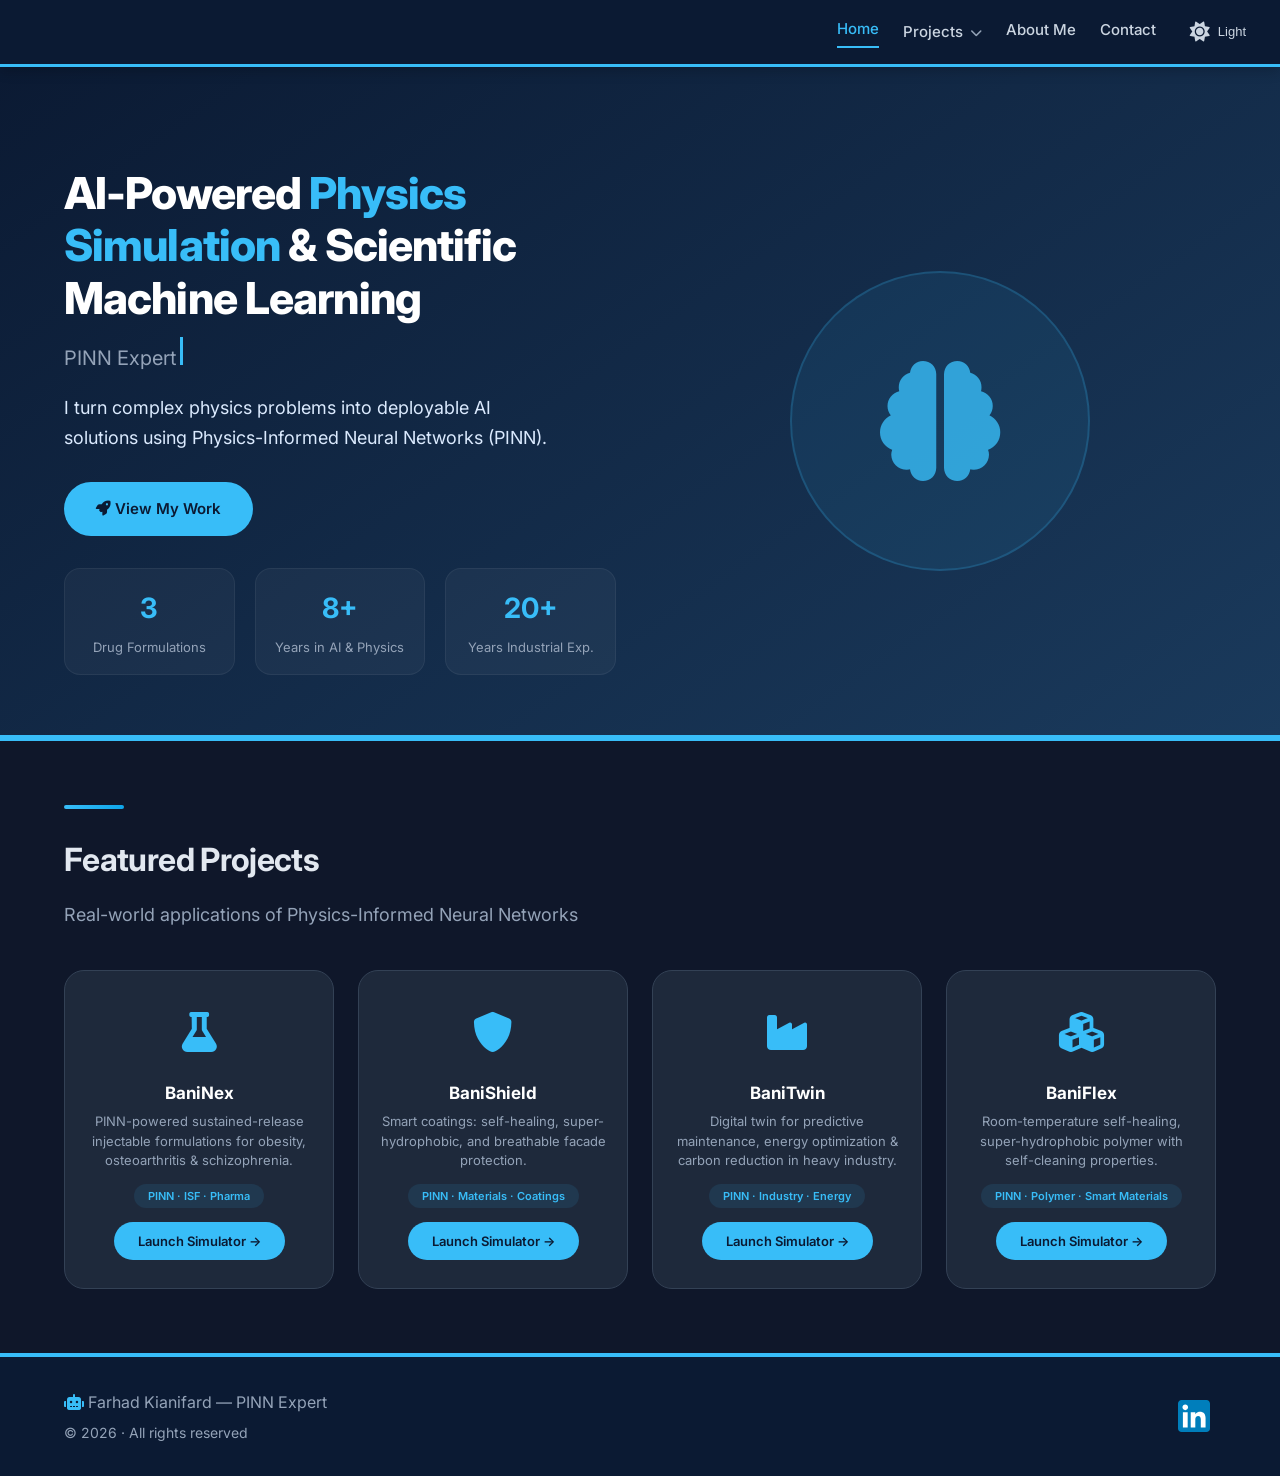
==== index.html @ 041aaa6b "Add files via upload" ====
<!DOCTYPE html>
<html lang="en">
<head>
    <meta charset="UTF-8" />
    <meta name="viewport" content="width=device-width, initial-scale=1.0" />
    <title>Farhad Kianifard — PINN Expert</title>
    <link rel="preconnect" href="https://fonts.googleapis.com">
    <link rel="preconnect" href="https://fonts.gstatic.com" crossorigin>
    <link href="https://fonts.googleapis.com/css2?family=Inter:opsz,wght@14..32,400;14..32,500;14..32,600;14..32,700;14..32,800&display=swap" rel="stylesheet">
    <link rel="stylesheet" href="https://cdnjs.cloudflare.com/ajax/libs/font-awesome/6.0.0-beta3/css/all.min.css">
    <link rel="stylesheet" href="css/dark-mode.css" />
    <style>
        /* ===== RESET & BASE ===== */
        * { margin: 0; padding: 0; box-sizing: border-box; }
        body { font-family: 'Inter', sans-serif; background: #0f172a; color: #e2e8f0; line-height: 1.7; transition: background 0.3s, color 0.3s; }
        .container { max-width: 1200px; margin: 0 auto; padding: 0 24px; }

        /* ===== NAVBAR ===== */
        .navbar {
            background: #0b1a33;
            padding: 16px 24px;
            display: flex;
            justify-content: flex-end;
            align-items: center;
            flex-wrap: wrap;
            gap: 16px;
            border-bottom: 3px solid #38bdf8;
            position: sticky;
            top: 0;
            left: 0;
            width: 100%;
            z-index: 1000;
            box-shadow: 0 4px 12px rgba(0,0,0,0.2);
            transition: background 0.3s, border-color 0.3s;
        }
        .nav-links {
            display: flex;
            gap: 24px;
            flex-wrap: wrap;
            align-items: center;
        }
        .nav-links > a {
            color: #cbd5e1;
            text-decoration: none;
            font-size: 15px;
            font-weight: 500;
            transition: 0.2s;
            padding-bottom: 4px;
        }
        .nav-links > a:hover {
            color: #38bdf8;
        }
        .nav-links > a.active {
            color: #38bdf8;
            border-bottom: 2px solid #38bdf8;
        }

        /* ===== منوی کشویی ===== */
        .dropdown {
            position: relative;
            display: inline-block;
        }
        .dropdown > a {
            color: #cbd5e1;
            text-decoration: none;
            font-size: 15px;
            font-weight: 500;
            transition: 0.2s;
            padding-bottom: 4px;
            cursor: pointer;
        }
        .dropdown > a:hover {
            color: #38bdf8;
        }
        .dropdown > a i {
            font-size: 12px;
            margin-left: 4px;
            color: #94a3b8;
        }
        .dropdown-content {
            display: block;
            opacity: 0;
            visibility: hidden;
            position: absolute;
            top: 100%;
            left: 0;
            background: #0b1a33;
            min-width: 240px;
            border: 1px solid #334155;
            border-radius: 12px;
            padding: 8px 0;
            box-shadow: 0 12px 30px rgba(0,0,0,0.4);
            z-index: 1001;
            margin-top: 8px;
            transition: opacity 0.25s ease, visibility 0.25s ease, transform 0.25s ease;
            transform: translateY(-6px);
        }
        .dropdown:hover .dropdown-content {
            opacity: 1;
            visibility: visible;
            transform: translateY(0);
        }
        .dropdown-content a {
            color: #cbd5e1 !important;
            padding: 10px 20px !important;
            display: block !important;
            text-decoration: none !important;
            font-size: 14px !important;
            border-bottom: none !important;
            transition: 0.2s;
        }
        .dropdown-content a:hover {
            background: rgba(56, 189, 248, 0.08);
            color: #38bdf8 !important;
        }
        .dropdown-content a i {
            width: 24px;
            color: #38bdf8;
            margin-right: 8px;
        }
        .dropdown:hover > a i {
            transform: rotate(180deg);
        }

        .theme-toggle {
            background: none;
            border: none;
            color: #cbd5e1;
            font-size: 20px;
            cursor: pointer;
            padding: 4px 10px;
            border-radius: 30px;
            transition: 0.3s;
            display: inline-flex;
            align-items: center;
            gap: 8px;
        }
        .theme-toggle:hover {
            color: #38bdf8;
            background: rgba(255,255,255,0.05);
        }
        .theme-toggle i { font-size: 20px; }
        .theme-toggle .label { font-size: 13px; font-weight: 500; }
        @media (max-width: 768px) { .theme-toggle .label { display: none; } }

        /* ===== HERO ===== */
        .hero {
            background: linear-gradient(145deg, #0b1a33 0%, #1a3a5c 100%);
            color: #fff;
            padding: 100px 0 60px;
            border-bottom: 6px solid #38bdf8;
        }
        .hero-grid {
            display: grid;
            grid-template-columns: 1fr 1fr;
            gap: 48px;
            align-items: center;
        }
        .hero h1 {
            font-size: 44px;
            font-weight: 800;
            letter-spacing: -0.02em;
            line-height: 1.2;
        }
        .hero h1 span { color: #38bdf8; }
        .hero .typing-wrapper {
            font-size: 20px;
            color: #94a3b8;
            margin-top: 12px;
            min-height: 40px;
        }
        .hero .typing-wrapper .cursor {
            display: inline-block;
            width: 3px;
            height: 28px;
            background: #38bdf8;
            margin-left: 4px;
            animation: blink 0.8s step-end infinite;
        }
        @keyframes blink {
            0%, 100% { opacity: 1; }
            50% { opacity: 0; }
        }
        .hero p {
            font-size: 18px;
            color: #dbeafe;
            margin: 16px 0 28px;
            max-width: 500px;
        }
        .btn {
            display: inline-block;
            padding: 14px 32px;
            border-radius: 40px;
            font-weight: 600;
            font-size: 15px;
            text-decoration: none;
            transition: 0.2s;
            border: none;
            cursor: pointer;
        }
        .btn-primary {
            background: #38bdf8;
            color: #0b1a33;
        }
        .btn-primary:hover {
            background: #7dd3fc;
            transform: scale(1.02);
        }

        .hero-stats {
            display: grid;
            grid-template-columns: repeat(3, 1fr);
            gap: 20px;
            margin-top: 32px;
        }
        .hero-stats .stat {
            text-align: center;
            padding: 16px;
            background: rgba(255,255,255,0.04);
            border-radius: 16px;
            border: 1px solid rgba(255,255,255,0.06);
        }
        .hero-stats .stat .number {
            font-size: 28px;
            font-weight: 700;
            color: #38bdf8;
        }
        .hero-stats .stat .label {
            font-size: 13px;
            color: #94a3b8;
            margin-top: 4px;
        }

        /* ===== SECTION ===== */
        .section { padding: 64px 0; }
        .section-title {
            font-size: 32px;
            font-weight: 700;
            letter-spacing: -0.02em;
            margin-bottom: 12px;
        }
        .section-sub {
            color: #94a3b8;
            font-size: 18px;
            margin-bottom: 40px;
        }
        .section-divider {
            width: 60px;
            height: 4px;
            background: linear-gradient(90deg, #38bdf8, #0ea5e9);
            border-radius: 4px;
            margin-bottom: 24px;
        }

        /* ===== PROJECTS GRID ===== */
        .projects-grid {
            display: grid;
            grid-template-columns: repeat(4, 1fr);
            gap: 24px;
            margin-top: 16px;
        }
        .project-card {
            background: #1e293b;
            border-radius: 20px;
            padding: 28px 20px;
            border: 1px solid #334155;
            transition: 0.25s ease;
            text-decoration: none;
            color: inherit;
            display: block;
            text-align: center;
        }
        .project-card:hover {
            transform: translateY(-8px);
            border-color: #38bdf8;
            box-shadow: 0 12px 30px rgba(0,0,0,0.3);
        }
        .project-card .icon {
            font-size: 40px;
            color: #38bdf8;
            margin-bottom: 12px;
            display: block;
        }
        .project-card h4 {
            font-size: 17px;
            font-weight: 700;
            color: #fff;
            margin-bottom: 4px;
        }
        .project-card p {
            color: #94a3b8;
            font-size: 13px;
            line-height: 1.5;
            margin-bottom: 10px;
        }
        .project-card .tag {
            display: inline-block;
            font-size: 11px;
            font-weight: 600;
            color: #38bdf8;
            background: rgba(56, 189, 248, 0.1);
            padding: 3px 14px;
            border-radius: 20px;
        }
        .project-card .launch-btn {
            display: inline-block;
            margin-top: 14px;
            padding: 8px 24px;
            background: #38bdf8;
            color: #0b1a33;
            border-radius: 30px;
            font-size: 13px;
            font-weight: 600;
            text-decoration: none;
            transition: 0.2s;
        }
        .project-card .launch-btn:hover {
            background: #7dd3fc;
            transform: scale(1.03);
        }

        /* ===== FOOTER ===== */
        .footer {
            background: #0b1a33;
            color: #94a3b8;
            padding: 32px 0;
            border-top: 4px solid #38bdf8;
        }
        .footer-container {
            display: flex;
            justify-content: space-between;
            align-items: center;
            flex-wrap: wrap;
            gap: 16px;
        }
        .footer a { color: #38bdf8; text-decoration: none; }
        .footer .linkedin-footer-link {
            display: inline-flex;
            align-items: center;
            padding: 6px;
            border-radius: 8px;
            transition: background-color 0.2s ease, transform 0.2s ease;
            line-height: 0;
        }
        .footer .linkedin-footer-link:hover {
            background-color: rgba(255, 255, 255, 0.08);
            transform: scale(1.05);
        }
        .footer .linkedin-footer-icon {
            width: 32px;
            height: 32px;
            display: block;
        }

        /* ===== RESPONSIVE ===== */
        @media (max-width: 1024px) {
            .projects-grid { grid-template-columns: repeat(2, 1fr); }
        }
        @media (max-width: 768px) {
            .navbar { flex-direction: column; align-items: flex-end; }
            .hero-grid { grid-template-columns: 1fr; gap: 32px; }
            .hero h1 { font-size: 30px; }
            .hero-stats { grid-template-columns: repeat(3, 1fr); gap: 12px; }
            .hero-stats .stat { padding: 12px; }
            .hero-stats .stat .number { font-size: 22px; }
            .section-title { font-size: 26px; }
            .projects-grid { grid-template-columns: 1fr; max-width: 400px; margin-left: auto; margin-right: auto; }
            .footer-container { flex-direction: column; text-align: center; }
            .dropdown-content {
                position: static;
                background: transparent;
                border: none;
                box-shadow: none;
                padding: 8px 0 0 16px;
                margin-top: 0;
                opacity: 1 !important;
                visibility: visible !important;
                transform: none !important;
            }
            .dropdown-content a {
                padding: 6px 16px !important;
                font-size: 14px !important;
            }
            .dropdown:hover .dropdown-content {
                transform: none !important;
            }
            .dropdown > a i {
                display: none;
            }
        }
        @media (max-width: 480px) {
            .hero h1 { font-size: 24px; }
            .hero .btn { text-align: center; }
            .hero-stats { grid-template-columns: 1fr 1fr; }
        }
    </style>
</head>
<body>

<!-- ===== NAVBAR ===== -->
<nav class="navbar">
    <div class="nav-links">
        <a href="index.html" class="active">Home</a>
        <div class="dropdown">
            <a href="#" onclick="event.preventDefault();">
                Projects <i class="fas fa-chevron-down"></i>
            </a>
            <div class="dropdown-content">
                <a href="projects/baninex/index.html"><i class="fas fa-flask"></i> BaniNex — Drug Formulation</a>
                <a href="projects/banishield/index.html"><i class="fas fa-shield-alt"></i> BaniShield — Smart Coatings</a>
                <a href="projects/banitwin/index.html"><i class="fas fa-industry"></i> BaniTwin — Digital Twin</a>
                <a href="projects/baniflex/index.html"><i class="fas fa-cubes"></i> BaniFlex — Smart Polymers</a>
            </div>
        </div>
        <a href="about.html">About Me</a>
        <a href="contact.html">Contact</a>
        <button id="themeToggle" class="theme-toggle" aria-label="Toggle dark mode">
            <i class="fas fa-sun"></i>
            <span class="label">Light</span>
        </button>
    </div>
</nav>

<!-- ===== HERO ===== -->
<header class="hero">
    <div class="container">
        <div class="hero-grid">
            <div>
                <h1>AI-Powered <span>Physics Simulation</span> & Scientific Machine Learning</h1>
                <div class="typing-wrapper">
                    <span id="typed-text"></span><span class="cursor"></span>
                </div>
                <p>I turn complex physics problems into deployable AI solutions using Physics-Informed Neural Networks (PINN).</p>
                <div>
                    <a href="#projects" class="btn btn-primary"><i class="fas fa-rocket"></i> View My Work</a>
                </div>
                <div class="hero-stats">
                    <div class="stat">
                        <div class="number">3</div>
                        <div class="label">Drug Formulations</div>
                    </div>
                    <div class="stat">
                        <div class="number">8+</div>
                        <div class="label">Years in AI & Physics</div>
                    </div>
                    <div class="stat">
                        <div class="number">20+</div>
                        <div class="label">Years Industrial Exp.</div>
                    </div>
                </div>
            </div>
            <div style="display:flex; justify-content:center; align-items:center;">
                <div style="background:rgba(56,189,248,0.08); border-radius:50%; width:300px; height:300px; display:flex; align-items:center; justify-content:center; border:2px solid rgba(56,189,248,0.2);">
                    <i class="fas fa-brain" style="font-size:120px; color:#38bdf8; opacity:0.8;"></i>
                </div>
            </div>
        </div>
    </div>
</header>

<!-- ===== PROJECTS ===== -->
<section class="section" id="projects">
    <div class="container">
        <div class="section-divider"></div>
        <h2 class="section-title">Featured Projects</h2>
        <p class="section-sub">Real-world applications of Physics-Informed Neural Networks</p>
        <div class="projects-grid">

            <!-- Project 1: BaniNex -->
            <a href="projects/baninex/index.html" class="project-card">
                <span class="icon"><i class="fas fa-flask"></i></span>
                <h4>BaniNex</h4>
                <p>PINN-powered sustained-release injectable formulations for obesity, osteoarthritis &amp; schizophrenia.</p>
                <span class="tag">PINN · ISF · Pharma</span>
                <span class="launch-btn">Launch Simulator →</span>
            </a>

            <!-- Project 2: BaniShield -->
            <a href="projects/banishield/index.html" class="project-card">
                <span class="icon"><i class="fas fa-shield-alt"></i></span>
                <h4>BaniShield</h4>
                <p>Smart coatings: self-healing, super-hydrophobic, and breathable facade protection.</p>
                <span class="tag">PINN · Materials · Coatings</span>
                <span class="launch-btn">Launch Simulator →</span>
            </a>

            <!-- Project 3: BaniTwin -->
            <a href="projects/banitwin/index.html" class="project-card">
                <span class="icon"><i class="fas fa-industry"></i></span>
                <h4>BaniTwin</h4>
                <p>Digital twin for predictive maintenance, energy optimization &amp; carbon reduction in heavy industry.</p>
                <span class="tag">PINN · Industry · Energy</span>
                <span class="launch-btn">Launch Simulator →</span>
            </a>

            <!-- Project 4: BaniFlex -->
            <a href="projects/baniflex/index.html" class="project-card">
                <span class="icon"><i class="fas fa-cubes"></i></span>
                <h4>BaniFlex</h4>
                <p>Room-temperature self-healing, super-hydrophobic polymer with self-cleaning properties.</p>
                <span class="tag">PINN · Polymer · Smart Materials</span>
                <span class="launch-btn">Launch Simulator →</span>
            </a>

        </div>
    </div>
</section>

<!-- ===== FOOTER ===== -->
<footer class="footer">
    <div class="container footer-container">
        <div>
            <p><i class="fas fa-robot" style="color:#38bdf8;"></i> Farhad Kianifard — PINN Expert</p>
            <p style="font-size:14px; margin-top:4px;">© 2026 · All rights reserved</p>
        </div>
        <div>
            <a href="https://www.linkedin.com/in/f-kiani/" target="_blank" rel="noopener noreferrer" class="linkedin-footer-link" aria-label="LinkedIn">
                <img src="images/LinkedIn_icon.svg" alt="LinkedIn" class="linkedin-footer-icon" />
            </a>
        </div>
    </div>
</footer>

<script>
    // ============================================
    // DARK MODE TOGGLE
    // ============================================
    (function() {
        const toggleBtn = document.getElementById('themeToggle');
        if (!toggleBtn) return;
        const icon = toggleBtn.querySelector('i');
        const label = toggleBtn.querySelector('.label');

        const savedTheme = localStorage.getItem('theme');
        if (savedTheme === 'light') {
            document.body.classList.remove('dark-mode');
            icon.className = 'fas fa-moon';
            if (label) label.textContent = 'Dark';
        } else {
            document.body.classList.add('dark-mode');
            icon.className = 'fas fa-sun';
            if (label) label.textContent = 'Light';
            localStorage.setItem('theme', 'dark');
        }

        toggleBtn.addEventListener('click', function() {
            const isDark = document.body.classList.toggle('dark-mode');
            if (isDark) {
                icon.className = 'fas fa-sun';
                if (label) label.textContent = 'Light';
                localStorage.setItem('theme', 'dark');
            } else {
                icon.className = 'fas fa-moon';
                if (label) label.textContent = 'Dark';
                localStorage.setItem('theme', 'light');
            }
        });
    })();

    // ============================================
    // TYPING EFFECT
    // ============================================
    (function() {
        const texts = [
            'PINN Expert',
            'Scientific Machine Learning Engineer',
            'AI-Powered R&D Consultant',
            'Smart Materials & Drug Formulation'
        ];
        let index = 0;
        let charIndex = 0;
        let isDeleting = false;
        const typedElement = document.getElementById('typed-text');

        function typeEffect() {
            const currentText = texts[index];
            if (isDeleting) {
                typedElement.textContent = currentText.substring(0, charIndex - 1);
                charIndex--;
                if (charIndex === 0) {
                    isDeleting = false;
                    index = (index + 1) % texts.length;
                    setTimeout(typeEffect, 500);
                    return;
                }
                setTimeout(typeEffect, 50);
            } else {
                typedElement.textContent = currentText.substring(0, charIndex + 1);
                charIndex++;
                if (charIndex === currentText.length) {
                    isDeleting = true;
                    setTimeout(typeEffect, 2000);
                    return;
                }
                setTimeout(typeEffect, 80);
            }
        }

        typeEffect();
    })();
</script>

</body>
</html>
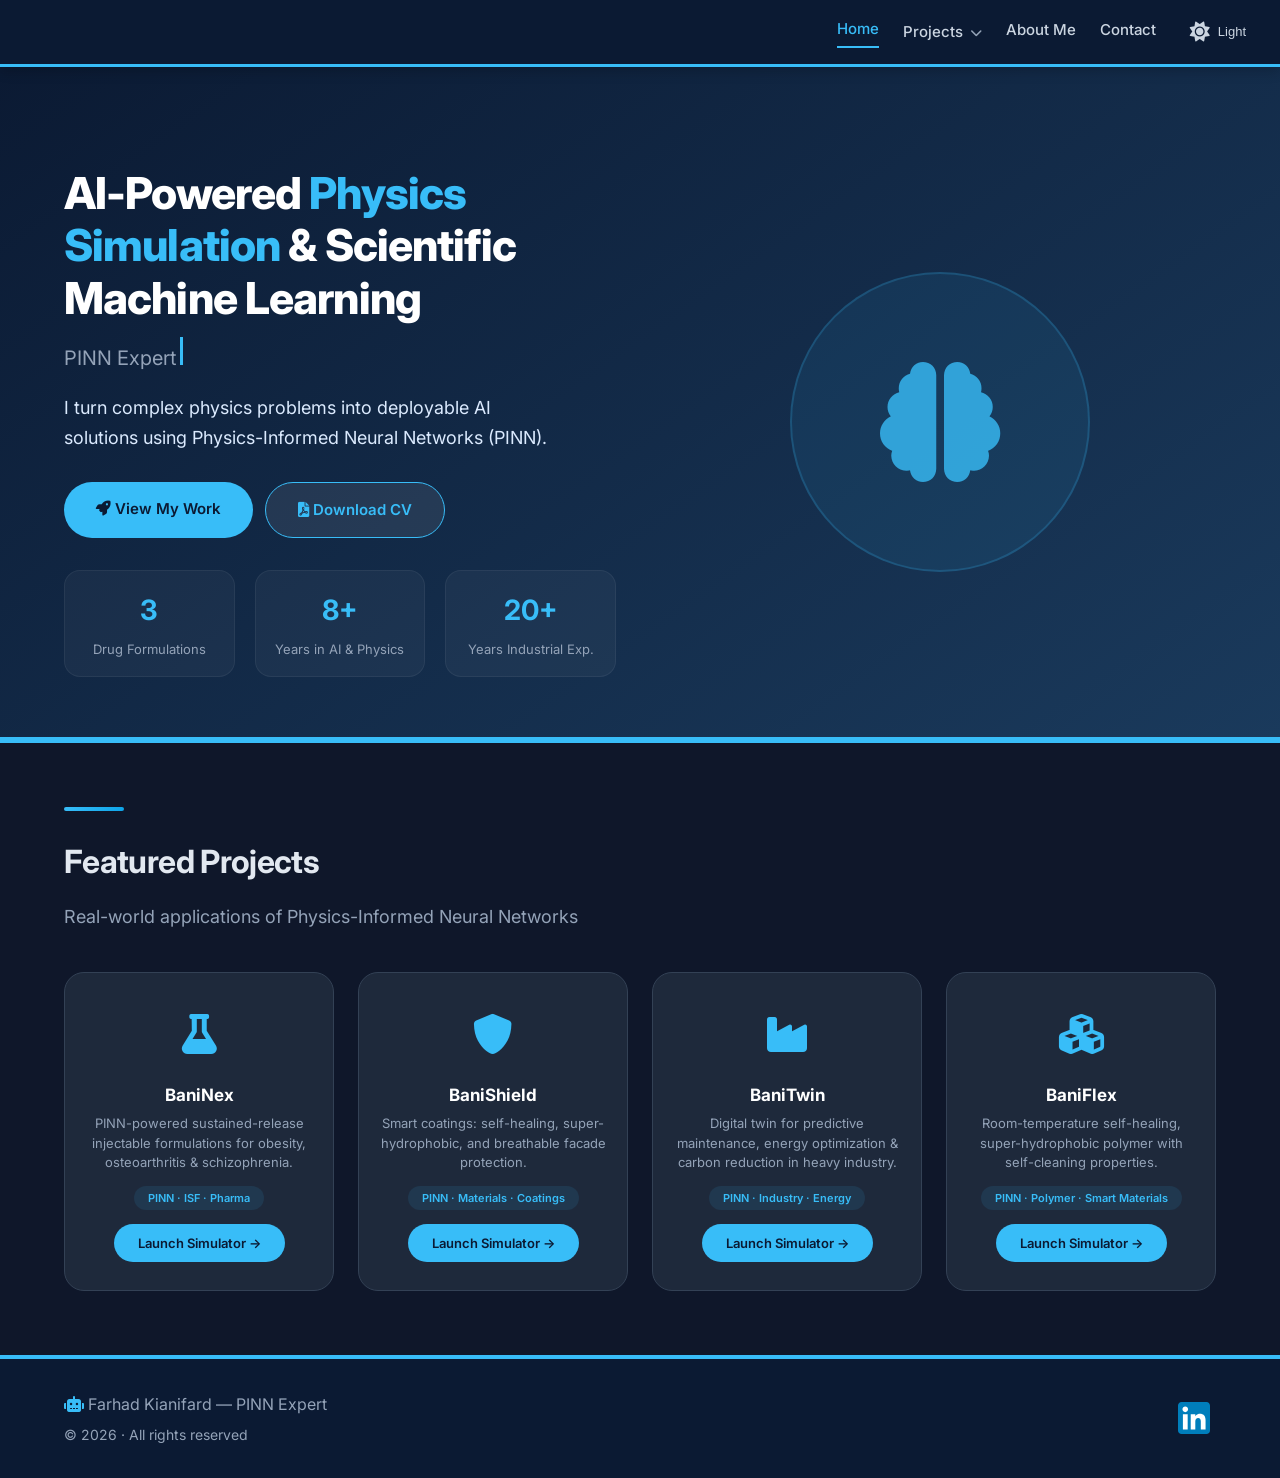
==== commit 8bcc9c4c: "Update index.html" ====
--- a/index.html
+++ b/index.html
@@ -204,6 +204,17 @@
         }
         .btn-primary:hover {
             background: #7dd3fc;
+            transform: scale(1.02);
+        }
+        .btn-secondary {
+            background: rgba(255, 255, 255, 0.08);
+            color: #38bdf8;
+            border: 1px solid #38bdf8;
+        }
+        .btn-secondary:hover {
+            background: #38bdf8;
+            color: #0b1a33;
+            border-color: #38bdf8;
             transform: scale(1.02);
         }
 
@@ -431,8 +442,9 @@
                     <span id="typed-text"></span><span class="cursor"></span>
                 </div>
                 <p>I turn complex physics problems into deployable AI solutions using Physics-Informed Neural Networks (PINN).</p>
-                <div>
+                <div style="display: flex; gap: 12px; flex-wrap: wrap;">
                     <a href="#projects" class="btn btn-primary"><i class="fas fa-rocket"></i> View My Work</a>
+                    <a href="CV/Farhad_Kianifard_CV.pdf" target="_blank" class="btn btn-secondary"><i class="fas fa-file-pdf"></i> Download CV</a>
                 </div>
                 <div class="hero-stats">
                     <div class="stat">
@@ -601,4 +613,4 @@
 </script>
 
 </body>
-</html>+</html>
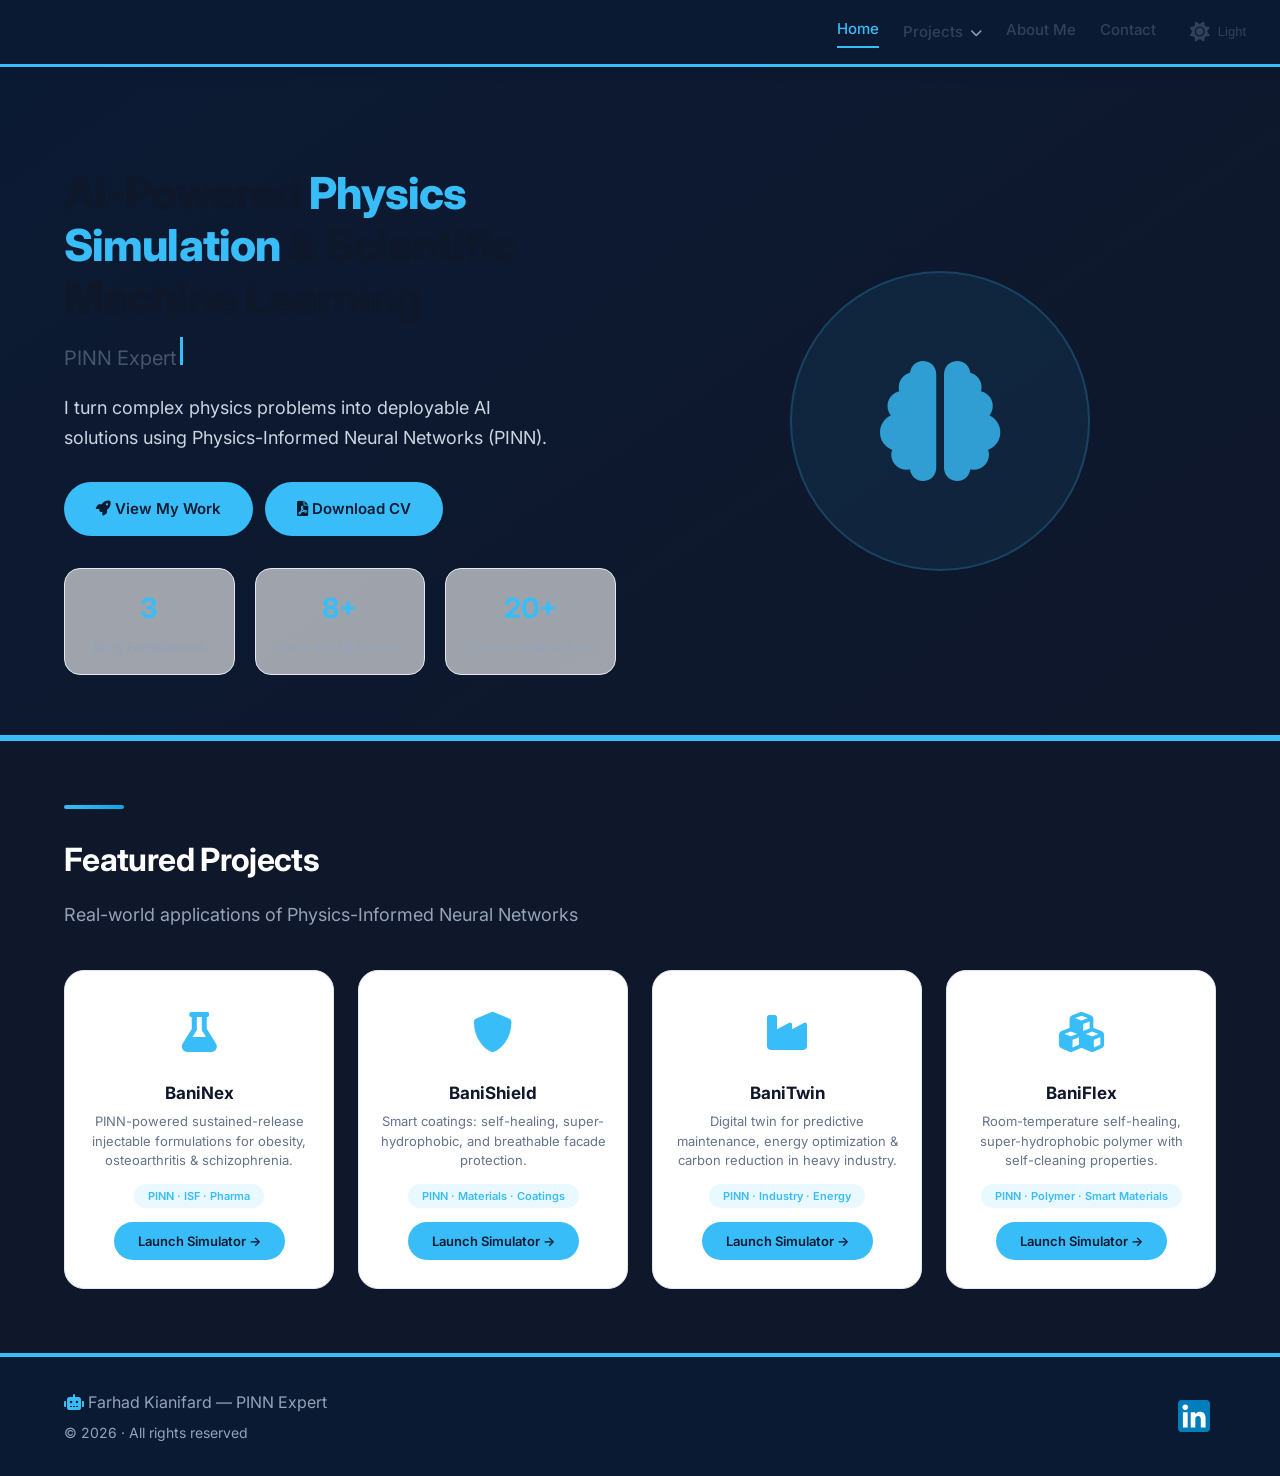
==== commit 85a877de: "Update index.html" ====
--- a/index.html
+++ b/index.html
@@ -12,12 +12,13 @@
     <style>
         /* ===== RESET & BASE ===== */
         * { margin: 0; padding: 0; box-sizing: border-box; }
-        body { font-family: 'Inter', sans-serif; background: #0f172a; color: #e2e8f0; line-height: 1.7; transition: background 0.3s, color 0.3s; }
+        /* تنظیم پس‌زمینه روشن به عنوان پیش‌فرض، تا فایل dark-mode.css بتواند آن را تغییر دهد */
+        body { font-family: 'Inter', sans-serif; background: #f8fafc; color: #0f172a; line-height: 1.7; transition: background 0.3s, color 0.3s; }
         .container { max-width: 1200px; margin: 0 auto; padding: 0 24px; }
 
         /* ===== NAVBAR ===== */
         .navbar {
-            background: #0b1a33;
+            background: #ffffff;
             padding: 16px 24px;
             display: flex;
             justify-content: flex-end;
@@ -30,7 +31,7 @@
             left: 0;
             width: 100%;
             z-index: 1000;
-            box-shadow: 0 4px 12px rgba(0,0,0,0.2);
+            box-shadow: 0 4px 12px rgba(0,0,0,0.1);
             transition: background 0.3s, border-color 0.3s;
         }
         .nav-links {
@@ -40,7 +41,7 @@
             align-items: center;
         }
         .nav-links > a {
-            color: #cbd5e1;
+            color: #334155;
             text-decoration: none;
             font-size: 15px;
             font-weight: 500;
@@ -61,7 +62,7 @@
             display: inline-block;
         }
         .dropdown > a {
-            color: #cbd5e1;
+            color: #334155;
             text-decoration: none;
             font-size: 15px;
             font-weight: 500;
@@ -84,12 +85,12 @@
             position: absolute;
             top: 100%;
             left: 0;
-            background: #0b1a33;
+            background: #ffffff;
             min-width: 240px;
-            border: 1px solid #334155;
+            border: 1px solid #e2e8f0;
             border-radius: 12px;
             padding: 8px 0;
-            box-shadow: 0 12px 30px rgba(0,0,0,0.4);
+            box-shadow: 0 12px 30px rgba(0,0,0,0.15);
             z-index: 1001;
             margin-top: 8px;
             transition: opacity 0.25s ease, visibility 0.25s ease, transform 0.25s ease;
@@ -101,7 +102,7 @@
             transform: translateY(0);
         }
         .dropdown-content a {
-            color: #cbd5e1 !important;
+            color: #334155 !important;
             padding: 10px 20px !important;
             display: block !important;
             text-decoration: none !important;
@@ -125,7 +126,7 @@
         .theme-toggle {
             background: none;
             border: none;
-            color: #cbd5e1;
+            color: #334155;
             font-size: 20px;
             cursor: pointer;
             padding: 4px 10px;
@@ -137,7 +138,7 @@
         }
         .theme-toggle:hover {
             color: #38bdf8;
-            background: rgba(255,255,255,0.05);
+            background: rgba(0,0,0,0.05);
         }
         .theme-toggle i { font-size: 20px; }
         .theme-toggle .label { font-size: 13px; font-weight: 500; }
@@ -145,8 +146,8 @@
 
         /* ===== HERO ===== */
         .hero {
-            background: linear-gradient(145deg, #0b1a33 0%, #1a3a5c 100%);
-            color: #fff;
+            background: linear-gradient(145deg, #eff6ff 0%, #f8fafc 100%);
+            color: #0f172a;
             padding: 100px 0 60px;
             border-bottom: 6px solid #38bdf8;
         }
@@ -165,7 +166,7 @@
         .hero h1 span { color: #38bdf8; }
         .hero .typing-wrapper {
             font-size: 20px;
-            color: #94a3b8;
+            color: #475569;
             margin-top: 12px;
             min-height: 40px;
         }
@@ -183,7 +184,7 @@
         }
         .hero p {
             font-size: 18px;
-            color: #dbeafe;
+            color: #475569;
             margin: 16px 0 28px;
             max-width: 500px;
         }
@@ -207,14 +208,11 @@
             transform: scale(1.02);
         }
         .btn-secondary {
-            background: rgba(255, 255, 255, 0.08);
-            color: #38bdf8;
-            border: 1px solid #38bdf8;
-        }
-        .btn-secondary:hover {
             background: #38bdf8;
             color: #0b1a33;
-            border-color: #38bdf8;
+        }
+        .btn-secondary:hover {
+            background: #7dd3fc;
             transform: scale(1.02);
         }
 
@@ -227,9 +225,9 @@
         .hero-stats .stat {
             text-align: center;
             padding: 16px;
-            background: rgba(255,255,255,0.04);
+            background: rgba(255,255,255,0.6);
             border-radius: 16px;
-            border: 1px solid rgba(255,255,255,0.06);
+            border: 1px solid #e2e8f0;
         }
         .hero-stats .stat .number {
             font-size: 28px;
@@ -238,7 +236,7 @@
         }
         .hero-stats .stat .label {
             font-size: 13px;
-            color: #94a3b8;
+            color: #64748b;
             margin-top: 4px;
         }
 
@@ -249,9 +247,10 @@
             font-weight: 700;
             letter-spacing: -0.02em;
             margin-bottom: 12px;
+            color: #0f172a;
         }
         .section-sub {
-            color: #94a3b8;
+            color: #64748b;
             font-size: 18px;
             margin-bottom: 40px;
         }
@@ -271,10 +270,10 @@
             margin-top: 16px;
         }
         .project-card {
-            background: #1e293b;
+            background: #ffffff;
             border-radius: 20px;
             padding: 28px 20px;
-            border: 1px solid #334155;
+            border: 1px solid #e2e8f0;
             transition: 0.25s ease;
             text-decoration: none;
             color: inherit;
@@ -284,7 +283,7 @@
         .project-card:hover {
             transform: translateY(-8px);
             border-color: #38bdf8;
-            box-shadow: 0 12px 30px rgba(0,0,0,0.3);
+            box-shadow: 0 12px 30px rgba(0,0,0,0.1);
         }
         .project-card .icon {
             font-size: 40px;
@@ -295,11 +294,11 @@
         .project-card h4 {
             font-size: 17px;
             font-weight: 700;
-            color: #fff;
+            color: #0f172a;
             margin-bottom: 4px;
         }
         .project-card p {
-            color: #94a3b8;
+            color: #64748b;
             font-size: 13px;
             line-height: 1.5;
             margin-bottom: 10px;
@@ -332,8 +331,8 @@
 
         /* ===== FOOTER ===== */
         .footer {
-            background: #0b1a33;
-            color: #94a3b8;
+            background: #f1f5f9;
+            color: #64748b;
             padding: 32px 0;
             border-top: 4px solid #38bdf8;
         }
@@ -354,7 +353,7 @@
             line-height: 0;
         }
         .footer .linkedin-footer-link:hover {
-            background-color: rgba(255, 255, 255, 0.08);
+            background-color: rgba(0, 0, 0, 0.05);
             transform: scale(1.05);
         }
         .footer .linkedin-footer-icon {
@@ -535,7 +534,7 @@
 
 <script>
     // ============================================
-    // DARK MODE TOGGLE
+    // DARK MODE TOGGLE (پیش‌فرض دارک مد)
     // ============================================
     (function() {
         const toggleBtn = document.getElementById('themeToggle');
@@ -543,17 +542,11 @@
         const icon = toggleBtn.querySelector('i');
         const label = toggleBtn.querySelector('.label');
 
-        const savedTheme = localStorage.getItem('theme');
-        if (savedTheme === 'light') {
-            document.body.classList.remove('dark-mode');
-            icon.className = 'fas fa-moon';
-            if (label) label.textContent = 'Dark';
-        } else {
-            document.body.classList.add('dark-mode');
-            icon.className = 'fas fa-sun';
-            if (label) label.textContent = 'Light';
-            localStorage.setItem('theme', 'dark');
-        }
+        // تنظیم پیش‌فرض روی دارک مد
+        document.body.classList.add('dark-mode');
+        localStorage.setItem('theme', 'dark');
+        icon.className = 'fas fa-sun';
+        if (label) label.textContent = 'Light';
 
         toggleBtn.addEventListener('click', function() {
             const isDark = document.body.classList.toggle('dark-mode');
--- a/css/dark-mode.css
+++ b/css/dark-mode.css
@@ -0,0 +1,456 @@
+/* ============================================
+   DARK MODE - BaniTwin (Global)
+   ============================================ */
+
+/* ===== BODY ===== */
+body.dark-mode {
+    background: #0f172a !important;
+    color: #e2e8f0 !important;
+}
+
+/* ===== SECTION TITLE ===== */
+body.dark-mode .section-title {
+    color: #ffffff !important;
+}
+
+/* ===== SECTION SUBTITLE ===== */
+body.dark-mode .section-sub {
+    color: #94a3b8 !important;
+}
+
+/* ===== NAVBAR ===== */
+body.dark-mode .navbar {
+    background: #0b1a33 !important;
+    border-bottom-color: #38bdf8 !important;
+}
+
+/* ===== HERO ===== */
+body.dark-mode .hero {
+    background: linear-gradient(145deg, #0b1a33 0%, #0f172a 100%) !important;
+}
+body.dark-mode .hero p {
+    color: #cbd5e1 !important;
+}
+body.dark-mode .hero .tagline {
+    color: #94a3b8 !important;
+}
+body.dark-mode .hero-stats .stat .label {
+    color: #94a3b8 !important;
+}
+body.dark-mode .hero-illustration {
+    background: rgba(255, 255, 255, 0.04) !important;
+    border-color: rgba(255, 255, 255, 0.06) !important;
+}
+
+/* ===== HERO CARD ===== */
+body.dark-mode .hero-card {
+    background: rgba(255, 255, 255, 0.04) !important;
+    border-color: rgba(255, 255, 255, 0.06) !important;
+}
+body.dark-mode .hero-card .benefit-list li {
+    color: #cbd5e1 !important;
+}
+body.dark-mode .hero-card .benefit-list li strong {
+    color: #ffffff !important;
+}
+body.dark-mode .hero-card .notice {
+    color: #94a3b8 !important;
+}
+body.dark-mode .hero-card h3 {
+    color: #ffffff !important;
+}
+
+/* ===== SLIDESHOW ===== */
+body.dark-mode section[style*="padding: 40px 0; background: #f8fafc;"] {
+    background: #0f172a !important;
+}
+body.dark-mode section[style*="padding: 40px 0; background: #f8fafc;"] .section-title {
+    color: #ffffff !important;
+}
+body.dark-mode section[style*="padding: 40px 0; background: #f8fafc;"] .section-sub {
+    color: #94a3b8 !important;
+}
+body.dark-mode .swiper {
+    box-shadow: 0 12px 28px rgba(0, 0, 0, 0.4) !important;
+}
+body.dark-mode .swiper-slide .slide-caption {
+    background: #0b1a33 !important;
+    color: #e2e8f0 !important;
+}
+body.dark-mode .swiper-slide .slide-caption h4 {
+    color: #e2e8f0 !important;
+}
+body.dark-mode .swiper-button-next,
+body.dark-mode .swiper-button-prev {
+    color: #38bdf8 !important;
+}
+body.dark-mode .swiper-pagination-bullet {
+    background: #475569 !important;
+}
+body.dark-mode .swiper-pagination-bullet-active {
+    background: #38bdf8 !important;
+}
+
+/* ===== PROBLEM & SOLUTION ===== */
+body.dark-mode .problem-solution {
+    background: #0f172a !important;
+}
+body.dark-mode .problem-solution .section-title {
+    color: #ffffff !important;
+}
+body.dark-mode .problem-solution .section-sub {
+    color: #94a3b8 !important;
+}
+body.dark-mode .ps-card {
+    background: #1e293b !important;
+}
+body.dark-mode .ps-card p,
+body.dark-mode .ps-card li {
+    color: #e2e8f0 !important;
+}
+body.dark-mode .ps-card ul li {
+    border-bottom-color: #334155 !important;
+}
+body.dark-mode .ps-card.solution {
+    background: #1a2e2a !important;
+    border-left-color: #22c55e !important;
+}
+body.dark-mode .ps-card h3 {
+    color: #ffffff !important;
+}
+
+/* ===== FEATURES ===== */
+body.dark-mode .features {
+    background: #0f172a !important;
+}
+body.dark-mode .features .section-title {
+    color: #ffffff !important;
+}
+body.dark-mode .features .section-sub {
+    color: #94a3b8 !important;
+}
+body.dark-mode .feature-item {
+    background: #1e293b !important;
+    border-color: #334155 !important;
+}
+body.dark-mode .feature-item p {
+    color: #cbd5e1 !important;
+}
+body.dark-mode .feature-item .icon {
+    color: #7dd3fc !important;
+}
+body.dark-mode .feature-item h4 {
+    color: #ffffff !important;
+}
+
+/* ===== CHARTS ===== */
+body.dark-mode .chart-section {
+    background: #0f172a !important;
+}
+body.dark-mode .chart-section .section-title {
+    color: #ffffff !important;
+}
+body.dark-mode .chart-section .section-sub {
+    color: #94a3b8 !important;
+}
+body.dark-mode .chart-box {
+    background: #1e293b !important;
+    border-color: #334155 !important;
+}
+body.dark-mode .chart-box h4 {
+    color: #ffffff !important;
+}
+body.dark-mode .chart-box p {
+    color: #94a3b8 !important;
+}
+body.dark-mode .chart-section div[style*="background:#f1f5f9"] {
+    background: #1e293b !important;
+}
+body.dark-mode .chart-section div[style*="background:#f1f5f9"] span {
+    color: #e2e8f0 !important;
+}
+
+/* ===== MARKET SECTION ===== */
+body.dark-mode .market-section {
+    background: #1e293b !important;
+}
+body.dark-mode .market-section h3 {
+    color: #ffffff !important;
+}
+body.dark-mode .market-section p {
+    color: #cbd5e1 !important;
+}
+
+/* ===== MARKET ITEMS ===== */
+body.dark-mode .market-item {
+    background: #0f172a !important;
+    color: #94a3b8 !important;
+}
+body.dark-mode .market-item i {
+    color: #7dd3fc !important;
+}
+
+/* ===== FOOTER ===== */
+body.dark-mode .footer {
+    background: #0b1a33 !important;
+    color: #94a3b8 !important;
+}
+body.dark-mode .footer a {
+    color: #38bdf8 !important;
+}
+
+/* ===== FOOTER NEW STYLES (برای لینکدین) ===== */
+body.dark-mode .linkedin-footer-link:hover {
+    background-color: rgba(255, 255, 255, 0.12) !important;
+}
+
+/* ===== TECHNOLOGY PAGE ===== */
+body.dark-mode section[style*="background:#f1f5f9"] {
+    background: #1e293b !important;
+}
+body.dark-mode section[style*="background:#f1f5f9"] .section-title {
+    color: #ffffff !important;
+}
+body.dark-mode section[style*="background:#f1f5f9"] .section-sub {
+    color: #94a3b8 !important;
+}
+body.dark-mode section[style*="background:#f1f5f9"] div[style*="background:#fff"] {
+    background: #0f172a !important;
+    border-color: #334155 !important;
+}
+body.dark-mode section[style*="background:#f1f5f9"] div[style*="background:#fff"] h4 {
+    color: #e2e8f0 !important;
+}
+body.dark-mode section[style*="background:#f1f5f9"] div[style*="background:#fff"] p {
+    color: #94a3b8 !important;
+}
+body.dark-mode section[style*="background:#f8fafc"] {
+    background: #0f172a !important;
+}
+body.dark-mode section[style*="background:#f8fafc"] .section-title {
+    color: #ffffff !important;
+}
+body.dark-mode section[style*="background:#f8fafc"] .section-sub {
+    color: #94a3b8 !important;
+}
+body.dark-mode .card {
+    background: #1e293b !important;
+    border-color: #334155 !important;
+}
+body.dark-mode .card p {
+    color: #cbd5e1 !important;
+}
+body.dark-mode .card .icon {
+    color: #7dd3fc !important;
+}
+body.dark-mode .card h4 {
+    color: #ffffff !important;
+}
+body.dark-mode .compare-table {
+    background: #1e293b !important;
+}
+body.dark-mode .compare-table th {
+    background: #0b1a33 !important;
+    color: #f1f5f9 !important;
+}
+body.dark-mode .compare-table td {
+    border-bottom-color: #334155 !important;
+    color: #e2e8f0 !important;
+}
+body.dark-mode .compare-table tr:last-child td {
+    border-bottom: none !important;
+}
+body.dark-mode .compare-table .check {
+    color: #4ade80 !important;
+}
+body.dark-mode .compare-table .cross {
+    color: #f87171 !important;
+}
+body.dark-mode .tech-image {
+    border-color: #334155 !important;
+}
+body.dark-mode .img-caption {
+    color: #94a3b8 !important;
+}
+body.dark-mode .pinn-description {
+    color: #cbd5e1 !important;
+}
+body.dark-mode .pinn-description strong {
+    color: #e2e8f0 !important;
+}
+
+/* ===== BENEFITS PAGE ===== */
+body.dark-mode .benefit-card {
+    background: #1e293b !important;
+    border-color: #334155 !important;
+}
+body.dark-mode .benefit-card p {
+    color: #cbd5e1 !important;
+}
+body.dark-mode .benefit-card .icon {
+    color: #7dd3fc !important;
+}
+body.dark-mode .benefit-card .highlight {
+    background: #334155 !important;
+    color: #f1f5f9 !important;
+}
+body.dark-mode .benefit-card h4 {
+    color: #ffffff !important;
+}
+body.dark-mode .stat-box {
+    background: #1e293b !important;
+    border-color: #334155 !important;
+}
+body.dark-mode .stat-box .number {
+    color: #f1f5f9 !important;
+}
+body.dark-mode .stat-box .number.green {
+    color: #4ade80 !important;
+}
+body.dark-mode .stat-box .label {
+    color: #94a3b8 !important;
+}
+body.dark-mode section[style*="background:#f8fafc"] {
+    background: #1e293b !important;
+}
+body.dark-mode section[style*="background:#f8fafc"] .section-title {
+    color: #ffffff !important;
+}
+body.dark-mode section[style*="background:#f8fafc"] .section-sub {
+    color: #94a3b8 !important;
+}
+body.dark-mode .financial-box {
+    background: #1e293b !important;
+    border-color: #334155 !important;
+}
+body.dark-mode .financial-box .label {
+    color: #94a3b8 !important;
+}
+
+/* ===== TEAM PAGE ===== */
+body.dark-mode .team-card {
+    background: #1e293b !important;
+    border-color: #334155 !important;
+}
+body.dark-mode .team-card .info h3 {
+    color: #ffffff !important;
+}
+body.dark-mode .team-card .info .bio {
+    color: #cbd5e1 !important;
+}
+body.dark-mode .team-card .info ul li {
+    color: #cbd5e1 !important;
+    border-bottom-color: #334155 !important;
+}
+body.dark-mode .team-card .info .role {
+    color: #38bdf8 !important;
+}
+body.dark-mode .expertise-tag {
+    background: #0f172a !important;
+    color: #cbd5e1 !important;
+}
+body.dark-mode .team-card .avatar {
+    background: #0f172a !important;
+}
+body.dark-mode div[style*="background:#f1f5f9"] {
+    background: #1e293b !important;
+}
+body.dark-mode div[style*="background:#f1f5f9"] h3 {
+    color: #ffffff !important;
+}
+body.dark-mode div[style*="background:#f1f5f9"] p {
+    color: #cbd5e1 !important;
+}
+body.dark-mode div[style*="background:#f1f5f9"] span[style*="background:#fff"] {
+    background: #0f172a !important;
+    color: #e2e8f0 !important;
+}
+body.dark-mode .team-intro {
+    color: #cbd5e1 !important;
+}
+
+/* ===== CONTACT PAGE ===== */
+body.dark-mode .contact-info {
+    background: #1e293b !important;
+    border-color: #334155 !important;
+}
+body.dark-mode .contact-info h2 {
+    color: #ffffff !important;
+}
+body.dark-mode .contact-info h2 span {
+    color: #38bdf8 !important;
+}
+body.dark-mode .contact-info .description {
+    color: #cbd5e1 !important;
+}
+body.dark-mode .contact-info .contact-methods .method {
+    background: #0f172a !important;
+    border-color: #334155 !important;
+}
+body.dark-mode .contact-info .contact-methods .method .info .value {
+    color: #e2e8f0 !important;
+}
+body.dark-mode .contact-info .response-badge {
+    background: #1a3a5c !important;
+    color: #7dd3fc !important;
+}
+body.dark-mode .contact-form {
+    background: #1e293b !important;
+    border-color: #334155 !important;
+}
+body.dark-mode .contact-form h4 {
+    color: #ffffff !important;
+}
+body.dark-mode .contact-form label {
+    color: #cbd5e1 !important;
+}
+body.dark-mode .contact-form input,
+body.dark-mode .contact-form textarea {
+    background: #0f172a !important;
+    border-color: #334155 !important;
+    color: #e2e8f0 !important;
+}
+body.dark-mode .contact-form input:focus,
+body.dark-mode .contact-form textarea:focus {
+    border-color: #38bdf8 !important;
+    box-shadow: 0 0 0 4px rgba(56, 189, 248, 0.15) !important;
+    background: #1e293b !important;
+}
+body.dark-mode .cta-section {
+    background: #1e293b !important;
+    border-color: #334155 !important;
+}
+body.dark-mode .cta-section h3 {
+    color: #ffffff !important;
+}
+body.dark-mode .cta-section p {
+    color: #cbd5e1 !important;
+}
+body.dark-mode .cta-section .btn-primary {
+    background: #38bdf8 !important;
+    color: #0b1a33 !important;
+}
+body.dark-mode .cta-section .btn-primary:hover {
+    background: #7dd3fc !important;
+}
+body.dark-mode .cta-section .btn-secondary {
+    background: #1a3a5c !important;
+    color: #f1f5f9 !important;
+}
+body.dark-mode .cta-section .btn-secondary:hover {
+    background: #2a4a7c !important;
+}
+
+/* ============================================== */
+/* ===== DOWNLOAD CV BUTTON (FIX) ===== */
+/* ============================================== */
+body.dark-mode a.btn-secondary {
+    background: #38bdf8 !important;
+    color: #0b1a33 !important;
+    border: none !important;
+}
+body.dark-mode a.btn-secondary:hover {
+    background: #7dd3fc !important;
+    color: #0b1a33 !important;
+    transform: scale(1.02) !important;
+}
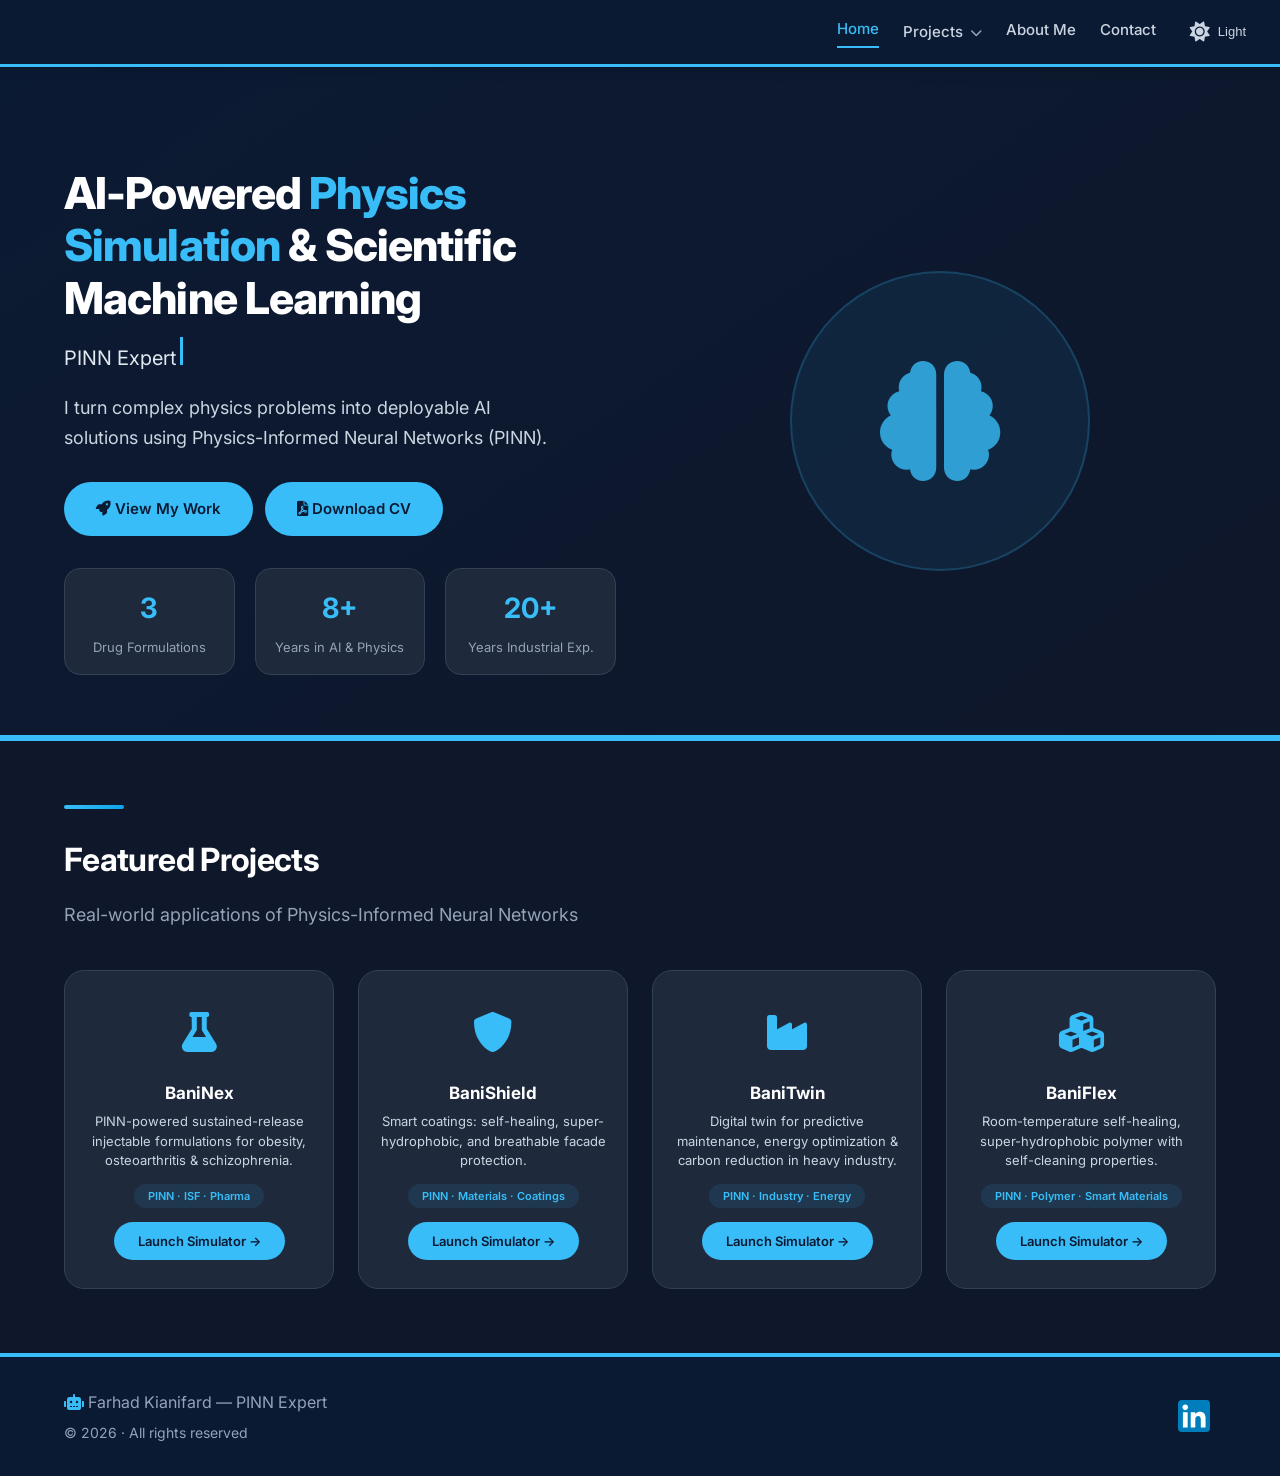
==== commit aa624df9: "Update index.html" ====
--- a/index.html
+++ b/index.html
@@ -86,7 +86,7 @@
             top: 100%;
             left: 0;
             background: #ffffff;
-            min-width: 240px;
+            min-width: max-content;
             border: 1px solid #e2e8f0;
             border-radius: 12px;
             padding: 8px 0;
--- a/css/dark-mode.css
+++ b/css/dark-mode.css
@@ -24,25 +24,122 @@
     border-bottom-color: #38bdf8 !important;
 }
 
+/* منوهای بالای صفحه (غیرفعال) */
+body.dark-mode .nav-links > a {
+    color: #cbd5e1 !important;
+}
+body.dark-mode .nav-links > a:hover {
+    color: #38bdf8 !important;
+}
+body.dark-mode .nav-links > a.active {
+    color: #38bdf8 !important;
+    border-bottom-color: #38bdf8 !important;
+}
+
+/* منوی آبشاری (Dropdown) و زیرمنوها */
+body.dark-mode .dropdown > a {
+    color: #cbd5e1 !important;
+}
+body.dark-mode .dropdown > a:hover {
+    color: #38bdf8 !important;
+}
+body.dark-mode .dropdown-content {
+    background: #0b1a33 !important;
+    border-color: #334155 !important;
+    box-shadow: 0 12px 30px rgba(0, 0, 0, 0.6) !important;
+}
+body.dark-mode .dropdown-content a {
+    color: #cbd5e1 !important;
+}
+body.dark-mode .dropdown-content a:hover {
+    background: rgba(56, 189, 248, 0.12) !important;
+    color: #38bdf8 !important;
+}
+body.dark-mode .dropdown-content a i {
+    color: #38bdf8 !important;
+}
+
+/* دکمه تغییر تم */
+body.dark-mode .theme-toggle {
+    color: #cbd5e1 !important;
+}
+body.dark-mode .theme-toggle:hover {
+    color: #38bdf8 !important;
+    background: rgba(255, 255, 255, 0.05) !important;
+}
+body.dark-mode .theme-toggle .label {
+    color: #cbd5e1 !important;
+}
+
 /* ===== HERO ===== */
 body.dark-mode .hero {
     background: linear-gradient(145deg, #0b1a33 0%, #0f172a 100%) !important;
+    border-bottom-color: #38bdf8 !important;
+}
+body.dark-mode .hero h1 {
+    color: #ffffff !important;
+}
+body.dark-mode .hero h1 span {
+    color: #38bdf8 !important;
+}
+body.dark-mode .hero .typing-wrapper {
+    color: #e2e8f0 !important; /* متن تایپینگ روشن‌تر شد */
 }
 body.dark-mode .hero p {
     color: #cbd5e1 !important;
 }
-body.dark-mode .hero .tagline {
-    color: #94a3b8 !important;
+body.dark-mode .hero-stats .stat {
+    background: #1e293b !important; /* شبیه کارت‌های پروژه */
+    border-color: #334155 !important;
+}
+body.dark-mode .hero-stats .stat .number {
+    color: #38bdf8 !important;
 }
 body.dark-mode .hero-stats .stat .label {
     color: #94a3b8 !important;
 }
+
+/* ===== PROJECTS GRID ===== */
+body.dark-mode .projects-grid .project-card {
+    background: #1e293b !important;
+    border-color: #334155 !important;
+}
+body.dark-mode .projects-grid .project-card:hover {
+    border-color: #38bdf8 !important;
+    box-shadow: 0 12px 30px rgba(0,0,0,0.4) !important;
+}
+body.dark-mode .projects-grid .project-card h4 {
+    color: #ffffff !important;
+}
+body.dark-mode .projects-grid .project-card p {
+    color: #cbd5e1 !important;
+}
+body.dark-mode .projects-grid .project-card .launch-btn {
+    background: #38bdf8 !important;
+    color: #0b1a33 !important;
+}
+body.dark-mode .projects-grid .project-card .launch-btn:hover {
+    background: #7dd3fc !important;
+}
+
+/* ===== FOOTER ===== */
+body.dark-mode .footer {
+    background: #0b1a33 !important;
+    color: #94a3b8 !important;
+    border-top-color: #38bdf8 !important;
+}
+body.dark-mode .footer a {
+    color: #38bdf8 !important;
+}
+body.dark-mode .linkedin-footer-link:hover {
+    background-color: rgba(255, 255, 255, 0.12) !important;
+}
+
+/* ===== ADDITIONAL (بقیه صفحات و اجزای سایت) ===== */
 body.dark-mode .hero-illustration {
     background: rgba(255, 255, 255, 0.04) !important;
     border-color: rgba(255, 255, 255, 0.06) !important;
 }
-
-/* ===== HERO CARD ===== */
 body.dark-mode .hero-card {
     background: rgba(255, 255, 255, 0.04) !important;
     border-color: rgba(255, 255, 255, 0.06) !important;
@@ -60,15 +157,12 @@
     color: #ffffff !important;
 }
 
-/* ===== SLIDESHOW ===== */
-body.dark-mode section[style*="padding: 40px 0; background: #f8fafc;"] {
-    background: #0f172a !important;
-}
-body.dark-mode section[style*="padding: 40px 0; background: #f8fafc;"] .section-title {
-    color: #ffffff !important;
-}
-body.dark-mode section[style*="padding: 40px 0; background: #f8fafc;"] .section-sub {
-    color: #94a3b8 !important;
+/* Slideshow */
+body.dark-mode section[style*="background: #f8fafc;"] {
+    background: #0f172a !important;
+}
+body.dark-mode section[style*="background: #f8fafc;"] .section-title {
+    color: #ffffff !important;
 }
 body.dark-mode .swiper {
     box-shadow: 0 12px 28px rgba(0, 0, 0, 0.4) !important;
@@ -80,8 +174,7 @@
 body.dark-mode .swiper-slide .slide-caption h4 {
     color: #e2e8f0 !important;
 }
-body.dark-mode .swiper-button-next,
-body.dark-mode .swiper-button-prev {
+body.dark-mode .swiper-button-next, body.dark-mode .swiper-button-prev {
     color: #38bdf8 !important;
 }
 body.dark-mode .swiper-pagination-bullet {
@@ -91,21 +184,17 @@
     background: #38bdf8 !important;
 }
 
-/* ===== PROBLEM & SOLUTION ===== */
+/* Problem & Solution */
 body.dark-mode .problem-solution {
     background: #0f172a !important;
 }
 body.dark-mode .problem-solution .section-title {
     color: #ffffff !important;
 }
-body.dark-mode .problem-solution .section-sub {
-    color: #94a3b8 !important;
-}
 body.dark-mode .ps-card {
     background: #1e293b !important;
 }
-body.dark-mode .ps-card p,
-body.dark-mode .ps-card li {
+body.dark-mode .ps-card p, body.dark-mode .ps-card li {
     color: #e2e8f0 !important;
 }
 body.dark-mode .ps-card ul li {
@@ -119,15 +208,12 @@
     color: #ffffff !important;
 }
 
-/* ===== FEATURES ===== */
+/* Features */
 body.dark-mode .features {
     background: #0f172a !important;
 }
 body.dark-mode .features .section-title {
     color: #ffffff !important;
-}
-body.dark-mode .features .section-sub {
-    color: #94a3b8 !important;
 }
 body.dark-mode .feature-item {
     background: #1e293b !important;
@@ -143,16 +229,13 @@
     color: #ffffff !important;
 }
 
-/* ===== CHARTS ===== */
+/* Charts */
 body.dark-mode .chart-section {
     background: #0f172a !important;
 }
 body.dark-mode .chart-section .section-title {
     color: #ffffff !important;
 }
-body.dark-mode .chart-section .section-sub {
-    color: #94a3b8 !important;
-}
 body.dark-mode .chart-box {
     background: #1e293b !important;
     border-color: #334155 !important;
@@ -170,7 +253,7 @@
     color: #e2e8f0 !important;
 }
 
-/* ===== MARKET SECTION ===== */
+/* Market */
 body.dark-mode .market-section {
     background: #1e293b !important;
 }
@@ -180,8 +263,6 @@
 body.dark-mode .market-section p {
     color: #cbd5e1 !important;
 }
-
-/* ===== MARKET ITEMS ===== */
 body.dark-mode .market-item {
     background: #0f172a !important;
     color: #94a3b8 !important;
@@ -190,48 +271,19 @@
     color: #7dd3fc !important;
 }
 
-/* ===== FOOTER ===== */
-body.dark-mode .footer {
-    background: #0b1a33 !important;
-    color: #94a3b8 !important;
-}
-body.dark-mode .footer a {
-    color: #38bdf8 !important;
-}
-
-/* ===== FOOTER NEW STYLES (برای لینکدین) ===== */
-body.dark-mode .linkedin-footer-link:hover {
-    background-color: rgba(255, 255, 255, 0.12) !important;
-}
-
-/* ===== TECHNOLOGY PAGE ===== */
+/* Technology Page */
 body.dark-mode section[style*="background:#f1f5f9"] {
     background: #1e293b !important;
 }
 body.dark-mode section[style*="background:#f1f5f9"] .section-title {
     color: #ffffff !important;
 }
-body.dark-mode section[style*="background:#f1f5f9"] .section-sub {
-    color: #94a3b8 !important;
-}
 body.dark-mode section[style*="background:#f1f5f9"] div[style*="background:#fff"] {
     background: #0f172a !important;
     border-color: #334155 !important;
 }
 body.dark-mode section[style*="background:#f1f5f9"] div[style*="background:#fff"] h4 {
     color: #e2e8f0 !important;
-}
-body.dark-mode section[style*="background:#f1f5f9"] div[style*="background:#fff"] p {
-    color: #94a3b8 !important;
-}
-body.dark-mode section[style*="background:#f8fafc"] {
-    background: #0f172a !important;
-}
-body.dark-mode section[style*="background:#f8fafc"] .section-title {
-    color: #ffffff !important;
-}
-body.dark-mode section[style*="background:#f8fafc"] .section-sub {
-    color: #94a3b8 !important;
 }
 body.dark-mode .card {
     background: #1e293b !important;
@@ -257,9 +309,6 @@
     border-bottom-color: #334155 !important;
     color: #e2e8f0 !important;
 }
-body.dark-mode .compare-table tr:last-child td {
-    border-bottom: none !important;
-}
 body.dark-mode .compare-table .check {
     color: #4ade80 !important;
 }
@@ -279,7 +328,7 @@
     color: #e2e8f0 !important;
 }
 
-/* ===== BENEFITS PAGE ===== */
+/* Benefits Page */
 body.dark-mode .benefit-card {
     background: #1e293b !important;
     border-color: #334155 !important;
@@ -304,81 +353,17 @@
 body.dark-mode .stat-box .number {
     color: #f1f5f9 !important;
 }
-body.dark-mode .stat-box .number.green {
-    color: #4ade80 !important;
-}
 body.dark-mode .stat-box .label {
     color: #94a3b8 !important;
 }
-body.dark-mode section[style*="background:#f8fafc"] {
-    background: #1e293b !important;
-}
-body.dark-mode section[style*="background:#f8fafc"] .section-title {
-    color: #ffffff !important;
-}
-body.dark-mode section[style*="background:#f8fafc"] .section-sub {
-    color: #94a3b8 !important;
-}
-body.dark-mode .financial-box {
-    background: #1e293b !important;
-    border-color: #334155 !important;
-}
-body.dark-mode .financial-box .label {
-    color: #94a3b8 !important;
-}
-
-/* ===== TEAM PAGE ===== */
-body.dark-mode .team-card {
-    background: #1e293b !important;
-    border-color: #334155 !important;
-}
-body.dark-mode .team-card .info h3 {
-    color: #ffffff !important;
-}
-body.dark-mode .team-card .info .bio {
-    color: #cbd5e1 !important;
-}
-body.dark-mode .team-card .info ul li {
-    color: #cbd5e1 !important;
-    border-bottom-color: #334155 !important;
-}
-body.dark-mode .team-card .info .role {
-    color: #38bdf8 !important;
-}
-body.dark-mode .expertise-tag {
-    background: #0f172a !important;
-    color: #cbd5e1 !important;
-}
-body.dark-mode .team-card .avatar {
-    background: #0f172a !important;
-}
-body.dark-mode div[style*="background:#f1f5f9"] {
-    background: #1e293b !important;
-}
-body.dark-mode div[style*="background:#f1f5f9"] h3 {
-    color: #ffffff !important;
-}
-body.dark-mode div[style*="background:#f1f5f9"] p {
-    color: #cbd5e1 !important;
-}
-body.dark-mode div[style*="background:#f1f5f9"] span[style*="background:#fff"] {
-    background: #0f172a !important;
-    color: #e2e8f0 !important;
-}
-body.dark-mode .team-intro {
-    color: #cbd5e1 !important;
-}
-
-/* ===== CONTACT PAGE ===== */
+
+/* Contact Page */
 body.dark-mode .contact-info {
     background: #1e293b !important;
     border-color: #334155 !important;
 }
 body.dark-mode .contact-info h2 {
     color: #ffffff !important;
-}
-body.dark-mode .contact-info h2 span {
-    color: #38bdf8 !important;
 }
 body.dark-mode .contact-info .description {
     color: #cbd5e1 !important;
@@ -404,14 +389,12 @@
 body.dark-mode .contact-form label {
     color: #cbd5e1 !important;
 }
-body.dark-mode .contact-form input,
-body.dark-mode .contact-form textarea {
-    background: #0f172a !important;
-    border-color: #334155 !important;
-    color: #e2e8f0 !important;
-}
-body.dark-mode .contact-form input:focus,
-body.dark-mode .contact-form textarea:focus {
+body.dark-mode .contact-form input, body.dark-mode .contact-form textarea {
+    background: #0f172a !important;
+    border-color: #334155 !important;
+    color: #e2e8f0 !important;
+}
+body.dark-mode .contact-form input:focus, body.dark-mode .contact-form textarea:focus {
     border-color: #38bdf8 !important;
     box-shadow: 0 0 0 4px rgba(56, 189, 248, 0.15) !important;
     background: #1e293b !important;
@@ -441,9 +424,7 @@
     background: #2a4a7c !important;
 }
 
-/* ============================================== */
-/* ===== DOWNLOAD CV BUTTON (FIX) ===== */
-/* ============================================== */
+/* ===== DOWNLOAD CV BUTTON (یکسان‌سازی دکمه‌ها) ===== */
 body.dark-mode a.btn-secondary {
     background: #38bdf8 !important;
     color: #0b1a33 !important;
@@ -454,3 +435,81 @@
     color: #0b1a33 !important;
     transform: scale(1.02) !important;
 }
+/* ===== ABOUT PAGE - PROFILE HEADER FIX ===== */
+/* ===== ABOUT PAGE - PROFILE CARD & CTA BOX COMPLETE FIX ===== */
+
+/* کل کانتینر اصلی پروفایل */
+body.dark-mode .profile-card {
+    background: #1e293b !important;       /* کارت اصلی تیره */
+    border-color: #334155 !important;     /* حاشیه تیره */
+}
+
+/* تنظیمات بخش هدر پروفایل (در صورتی که قبلاً اضافه نشده باشد) */
+body.dark-mode .profile-header {
+    background: #0f172a !important;       /* هدر تیره‌تر */
+    border-bottom-color: #334155 !important;
+}
+body.dark-mode .profile-header h2 {
+    color: #ffffff !important;
+}
+body.dark-mode .profile-header .role {
+    color: #38bdf8 !important;
+}
+body.dark-mode .profile-header .tagline {
+    color: #94a3b8 !important;
+}
+
+/* تمام متن‌های داخل بدنه پروفایل */
+body.dark-mode .profile-body .bio {
+    color: #cbd5e1 !important;            /* متن پاراگراف‌ها */
+}
+body.dark-mode .profile-body .bio strong {
+    color: #ffffff !important;            /* متن پررنگ داخل پاراگراف‌ها */
+}
+
+/* بخش لیست دستاوردها */
+body.dark-mode .achievement-list li {
+    color: #cbd5e1 !important;
+    border-bottom-color: #334155 !important;
+}
+body.dark-mode .achievement-list li i {
+    color: #4ade80 !important;            /* آیکون تیک سبز روشن‌تر در حالت دارک */
+}
+
+/* بخش تخصص‌ها (expertise-grid) */
+body.dark-mode .expertise-item {
+    background: #0f172a !important;       /* باکس‌های تخصص تیره */
+    border-color: #334155 !important;
+    color: #e2e8f0 !important;
+}
+
+/* عنوان "Key Achievements" */
+body.dark-mode .profile-body h4 {
+    color: #ffffff !important;
+}
+body.dark-mode .profile-body h4 i {
+    color: #fbbf24 !important;            /* رنگ مدال/جام طلایی */
+}
+
+/* ===== CTA BOX (فراخوان به اقدام) ===== */
+body.dark-mode .cta-box {
+    background: #1e293b !important;       /* کانتینر CTA تیره */
+    border-color: #334155 !important;
+}
+body.dark-mode .cta-box h3 {
+    color: #ffffff !important;
+}
+body.dark-mode .cta-box p {
+    color: #94a3b8 !important;
+}
+body.dark-mode .cta-box .btn {
+    background: #38bdf8 !important;       /* دکمه آبی روشن */
+    color: #0b1a33 !important;
+}
+body.dark-mode .cta-box .btn:hover {
+    background: #7dd3fc !important;
+}
+.dropdown-content {
+    min-width: max-content; /* جایگزین min-width: 240px */
+    /* سایر ویژگی‌ها مانند قبل باقی می‌مانند */
+}
